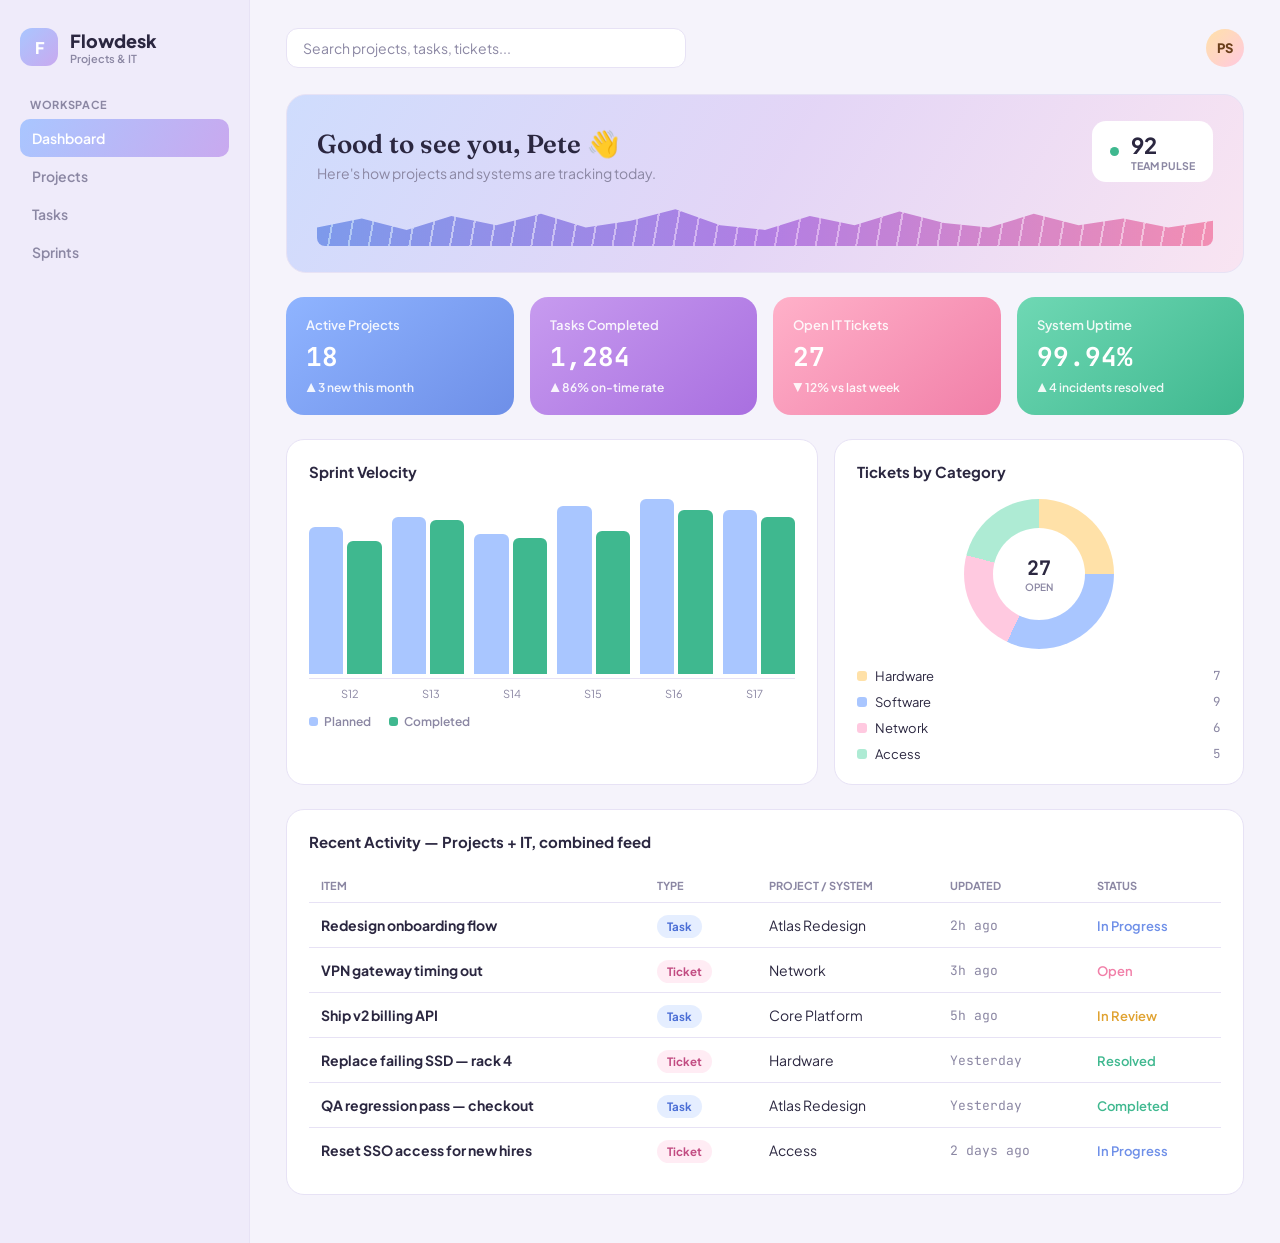
==== Final Assignemtn WEB/flowdesk-simple.html @ 11d59df9 "Add files via upload" ====
<!DOCTYPE html>
<html lang="en">
<head>
<meta charset="UTF-8">
<meta name="viewport" content="width=device-width, initial-scale=1.0">
<title>Flowdesk — Project &amp; IT Dashboard</title>
<link rel="preconnect" href="https://fonts.googleapis.com">
<link href="https://fonts.googleapis.com/css2?family=Fraunces:opsz,wght@9..144,600&family=Plus+Jakarta+Sans:wght@400;500;600;700;800&family=JetBrains+Mono:wght@400;600&display=swap" rel="stylesheet">
<link rel="stylesheet" href="Style.css">
</head>
<body>
<aside class="sidebar">
  <div class="brand">
    <div class="brand-mark">F</div>
    <div>
      <div class="brand-name">Flowdesk</div>
      <div class="brand-sub">Projects &amp; IT</div>
    </div>
  </div>

  <div class="nav-label">Workspace</div>
  <a class="nav-item active" href="flowdesk-simple.html">Dashboard</a>
  <a class="nav-item" href="project.html">Projects</a>
  <a class="nav-item" href="tasks.html">Tasks</a>
  <a class="nav-item" href="sprints.html">Sprints</a>
</aside>

<main>

  <div class="topbar">
    <div class="search">Search projects, tasks, tickets...</div>
    <div class="avatar">PS</div>
  </div>

  <section class="hero">
    <div class="hero-top">
      <div>
        <div class="hero-greeting">Good to see you, Pete 👋</div>
        <div class="hero-sub">Here's how projects and systems are tracking today.</div>
      </div>
      <div class="pulse-score">
        <div class="pulse-dot"></div>
        <div>
          <div class="num">92</div>
          <div class="label">Team Pulse</div>
        </div>
      </div>
    </div>
    <div class="pulse-wave"></div>
  </section>

  <section class="stats">
    <div class="stat-card c1">
      <div class="stat-label">Active Projects</div>
      <div class="stat-value">18</div>
      <div class="stat-delta">▲ 3 new this month</div>
    </div>
    <div class="stat-card c2">
      <div class="stat-label">Tasks Completed</div>
      <div class="stat-value">1,284</div>
      <div class="stat-delta">▲ 86% on-time rate</div>
    </div>
    <div class="stat-card c3">
      <div class="stat-label">Open IT Tickets</div>
      <div class="stat-value">27</div>
      <div class="stat-delta">▼ 12% vs last week</div>
    </div>
    <div class="stat-card c4">
      <div class="stat-label">System Uptime</div>
      <div class="stat-value">99.94%</div>
      <div class="stat-delta">▲ 4 incidents resolved</div>
    </div>
  </section>

  <section class="charts-row">

    <!-- Sprint velocity: plain CSS bar chart, heights set with inline style -->
    <div class="panel">
      <div class="panel-title">Sprint Velocity</div>
      <div class="bar-chart">
        <div class="bar-group"><div class="bar planned" style="height:84%"></div><div class="bar completed" style="height:76%"></div></div>
        <div class="bar-group"><div class="bar planned" style="height:90%"></div><div class="bar completed" style="height:88%"></div></div>
        <div class="bar-group"><div class="bar planned" style="height:80%"></div><div class="bar completed" style="height:78%"></div></div>
        <div class="bar-group"><div class="bar planned" style="height:96%"></div><div class="bar completed" style="height:82%"></div></div>
        <div class="bar-group"><div class="bar planned" style="height:100%"></div><div class="bar completed" style="height:94%"></div></div>
        <div class="bar-group"><div class="bar planned" style="height:94%"></div><div class="bar completed" style="height:90%"></div></div>
      </div>
      <div class="bar-labels">
        <span>S12</span><span>S13</span><span>S14</span><span>S15</span><span>S16</span><span>S17</span>
      </div>
      <div class="legend-row">
        <div class="legend-chip"><span class="sw" style="background:var(--blue-soft);"></span>Planned</div>
        <div class="legend-chip"><span class="sw" style="background:var(--mint);"></span>Completed</div>
      </div>
    </div>

    <!-- Tickets by category: plain CSS donut chart using conic-gradient -->
    <div class="panel">
      <div class="panel-title">Tickets by Category</div>
      <div class="donut">
        <div class="donut-center">
          <div class="num">27</div>
          <div class="lbl">OPEN</div>
        </div>
      </div>
      <div class="donut-legend">
        <div class="row"><span class="sw" style="background:var(--amber-soft);"></span><span class="name">Hardware</span><span class="count">7</span></div>
        <div class="row"><span class="sw" style="background:var(--blue-soft);"></span><span class="name">Software</span><span class="count">9</span></div>
        <div class="row"><span class="sw" style="background:var(--pink-soft);"></span><span class="name">Network</span><span class="count">6</span></div>
        <div class="row"><span class="sw" style="background:var(--mint-soft);"></span><span class="name">Access</span><span class="count">5</span></div>
      </div>
    </div>

  </section>

  <section class="panel">
    <div class="panel-title">Recent Activity — Projects + IT, combined feed</div>
    <table>
      <thead>
        <tr><th>Item</th><th>Type</th><th>Project / System</th><th>Updated</th><th>Status</th></tr>
      </thead>
      <tbody>
        <tr>
          <td class="item-name">Redesign onboarding flow</td>
          <td><span class="tag tag-task">Task</span></td>
          <td>Atlas Redesign</td>
          <td class="muted-cell">2h ago</td>
          <td><span class="status st-progress">In Progress</span></td>
        </tr>
        <tr>
          <td class="item-name">VPN gateway timing out</td>
          <td><span class="tag tag-ticket">Ticket</span></td>
          <td>Network</td>
          <td class="muted-cell">3h ago</td>
          <td><span class="status st-open">Open</span></td>
        </tr>
        <tr>
          <td class="item-name">Ship v2 billing API</td>
          <td><span class="tag tag-task">Task</span></td>
          <td>Core Platform</td>
          <td class="muted-cell">5h ago</td>
          <td><span class="status st-review">In Review</span></td>
        </tr>
        <tr>
          <td class="item-name">Replace failing SSD — rack 4</td>
          <td><span class="tag tag-ticket">Ticket</span></td>
          <td>Hardware</td>
          <td class="muted-cell">Yesterday</td>
          <td><span class="status st-done">Resolved</span></td>
        </tr>
        <tr>
          <td class="item-name">QA regression pass — checkout</td>
          <td><span class="tag tag-task">Task</span></td>
          <td>Atlas Redesign</td>
          <td class="muted-cell">Yesterday</td>
          <td><span class="status st-done">Completed</span></td>
        </tr>
        <tr>
          <td class="item-name">Reset SSO access for new hires</td>
          <td><span class="tag tag-ticket">Ticket</span></td>
          <td>Access</td>
          <td class="muted-cell">2 days ago</td>
          <td><span class="status st-progress">In Progress</span></td>
        </tr>
      </tbody>
    </table>
  </section>
</main>
</body>
</html>
---- Final Assignemtn WEB/Style.css ----
/* ============ COLOR PALETTE ============
     All colors are defined once here as variables,
     so the whole page can be re-themed by editing this list. */
  :root{
    --bg:        #F5F3FB;   /* page background, soft lilac-white */
    --bg-2:      #EFEBFA;   /* sidebar background, a touch deeper */
    --card:      #FFFFFF;   /* card background */
    --ink:       #2B2740;   /* main text color */
    --muted:     #8B87A3;   /* secondary text color */
    --line:      #E7E2F5;   /* borders / dividers */

    --blue:      #6E8FE8;
    --blue-soft: #A9C6FF;
    --purple:    #A96FE0;
    --purple-soft:#C9A9EF;
    --pink:      #F17FA8;
    --pink-soft: #FFC9E0;
    --mint:      #3FB88F;
    --mint-soft: #AEEBD4;
    --amber:     #E0A230;
    --amber-soft:#FFE1A8;
  }

  /* ============ RESET ============ */
  *{ box-sizing: border-box; margin: 0; padding: 0; }

  body{
    font-family: 'Plus Jakarta Sans', sans-serif;
    background: var(--bg);
    color: var(--ink);
    display: flex;
    min-height: 100vh;
  }

  .mono{ font-family: 'JetBrains Mono', monospace; }

  /* ============ SIDEBAR ============ */
  .sidebar{
    width: 250px;
    flex-shrink: 0;
    padding: 28px 20px;
    border-right: 1px solid var(--line);
    background: var(--bg-2);
  }

  .brand{
    display: flex;
    align-items: center;
    gap: 12px;
    margin-bottom: 32px;
  }

  .brand-mark{
    width: 38px;
    height: 38px;
    border-radius: 12px;
    background: linear-gradient(135deg, var(--blue-soft), var(--purple-soft));
    color: #fff;
    font-weight: 800;
    display: flex;
    align-items: center;
    justify-content: center;
  }

  .brand-name{ font-size: 18px; font-weight: 800; }
  .brand-sub{ font-size: 11px; color: var(--muted); font-weight: 600; }

  .nav-label{
    font-size: 11px;
    text-transform: uppercase;
    letter-spacing: 0.06em;
    color: var(--muted);
    font-weight: 700;
    margin: 20px 10px 8px;
  }
  .nav-label:first-of-type{ margin-top: 0; }

  .nav-item{
    display: flex;
    align-items: center;
    gap: 10px;
    padding: 10px 12px;
    border-radius: 10px;
    color: var(--muted);
    font-size: 14px;
    font-weight: 600;
    text-decoration: none;
  }

  .nav-item.active{
    background: linear-gradient(120deg, var(--blue-soft), var(--purple-soft));
    color: #fff;
  }

  .nav-item .badge{
    margin-left: auto;
    font-size: 11px;
    font-weight: 700;
    padding: 2px 8px;
    border-radius: 20px;
    background: var(--mint-soft);
    color: #1a5c46;
  }
  .nav-item.active .badge{
    background: rgba(255,255,255,0.35);
    color: #fff;
  }

  /* ============ MAIN LAYOUT ============ */
  main{
    flex: 1;
    padding: 28px 36px 48px;
    max-width: 1300px;
  }

  .topbar{
    display: flex;
    align-items: center;
    gap: 16px;
    margin-bottom: 26px;
  }

  .search{
    flex: 1;
    max-width: 400px;
    background: var(--card);
    border: 1px solid var(--line);
    border-radius: 12px;
    padding: 10px 16px;
    color: var(--muted);
    font-size: 14px;
  }

  .avatar{
    margin-left: auto;
    width: 38px;
    height: 38px;
    border-radius: 50%;
    background: linear-gradient(135deg, var(--amber-soft), var(--pink-soft));
    display: flex;
    align-items: center;
    justify-content: center;
    font-weight: 800;
    font-size: 13px;
    color: #6b3f1a;
  }

  /* ============ HERO / GREETING ============ */
  .hero{
    background: linear-gradient(120deg, rgba(169,198,255,0.5), rgba(201,169,239,0.4), rgba(255,201,224,0.35));
    border: 1px solid var(--line);
    border-radius: 20px;
    padding: 26px 30px;
    margin-bottom: 24px;
  }

  .hero-top{
    display: flex;
    align-items: flex-end;
    justify-content: space-between;
    gap: 20px;
    flex-wrap: wrap;
    margin-bottom: 18px;
  }

  .hero-greeting{
    font-family: 'Fraunces', serif;
    font-weight: 600;
    font-size: 26px;
  }

  .hero-sub{ color: var(--muted); font-size: 14px; margin-top: 4px; }

  .pulse-score{
    display: flex;
    align-items: center;
    gap: 12px;
    background: var(--card);
    border-radius: 14px;
    padding: 10px 18px;
  }

  .pulse-dot{
    width: 9px;
    height: 9px;
    border-radius: 50%;
    background: var(--mint);
    animation: beat 1.6s infinite;
  }

  @keyframes beat{
    0%, 100% { box-shadow: 0 0 0 4px rgba(63,184,143,0.25); }
    50%      { box-shadow: 0 0 0 8px rgba(63,184,143,0.1); }
  }

  .pulse-score .num{ font-size: 22px; font-weight: 700; }
  .pulse-score .label{ font-size: 10.5px; color: var(--muted); font-weight: 700; text-transform: uppercase; }

  /* A simple wavy line drawn with CSS gradients — this is our
     "signature" visual, standing in for the combined
     project + IT health signal. No JS or chart library needed. */
  .pulse-wave{
    height: 46px;
    border-radius: 8px;
    background:
      repeating-linear-gradient(100deg,
        transparent 0 18px,
        rgba(255,255,255,0.5) 18px 20px),
      linear-gradient(90deg, var(--blue), var(--purple), var(--pink));
    background-blend-mode: overlay;
    opacity: 0.85;
    clip-path: polygon(
      0% 60%, 5% 40%, 10% 65%, 15% 35%, 20% 55%, 25% 30%,
      30% 60%, 35% 45%, 40% 20%, 45% 55%, 50% 65%, 55% 35%,
      60% 55%, 65% 25%, 70% 50%, 75% 60%, 80% 30%, 85% 55%,
      90% 40%, 95% 60%, 100% 45%, 100% 100%, 0% 100%
    );
  }

  /* ============ STAT CARDS ============ */
  .stats{
    display: grid;
    grid-template-columns: repeat(4, 1fr);
    gap: 16px;
    margin-bottom: 24px;
  }

  .stat-card{
    border-radius: 18px;
    padding: 20px;
    color: #fff;
  }

  .stat-card.c1{ background: linear-gradient(140deg, #8FB4FF, var(--blue)); }
  .stat-card.c2{ background: linear-gradient(140deg, #C79BEF, var(--purple)); }
  .stat-card.c3{ background: linear-gradient(140deg, #FFB1C9, var(--pink)); }
  .stat-card.c4{ background: linear-gradient(140deg, #6FD8B4, var(--mint)); }

  .stat-label{ font-size: 13px; font-weight: 600; opacity: 0.9; margin-bottom: 6px; }
  .stat-value{ font-family: 'JetBrains Mono'; font-size: 26px; font-weight: 700; }
  .stat-delta{ font-size: 12px; opacity: 0.9; margin-top: 6px; font-weight: 600; }

  /* ============ PANELS (chart areas) ============ */
  .charts-row{
    display: grid;
    grid-template-columns: 1.3fr 1fr;
    gap: 16px;
    margin-bottom: 24px;
  }

  .panel{
    background: var(--card);
    border: 1px solid var(--line);
    border-radius: 18px;
    padding: 22px;
  }

  .panel-title{
    font-weight: 700;
    font-size: 15px;
    margin-bottom: 18px;
  }

  /* --- Sprint velocity: a simple CSS bar chart ---
     Each sprint is a column with two bars (planned / completed).
     Bar heights are just percentage values set directly in the HTML. */
  .bar-chart{
    display: flex;
    align-items: flex-end;
    justify-content: space-between;
    height: 180px;
    gap: 10px;
    border-bottom: 1px solid var(--line);
    padding-bottom: 4px;
  }

  .bar-group{
    display: flex;
    align-items: flex-end;
    gap: 4px;
    flex: 1;
    height: 100%;
  }

  .bar{
    flex: 1;
    border-radius: 6px 6px 0 0;
  }

  .bar.planned{ background: var(--blue-soft); }
  .bar.completed{ background: var(--mint); }

  .bar-labels{
    display: flex;
    justify-content: space-between;
    margin-top: 8px;
  }

  .bar-labels span{
    flex: 1;
    text-align: center;
    font-size: 11px;
    color: var(--muted);
  }

  .legend-row{
    display: flex;
    gap: 18px;
    margin-top: 14px;
  }

  .legend-chip{
    font-size: 12px;
    color: var(--muted);
    font-weight: 600;
    display: flex;
    align-items: center;
    gap: 6px;
  }

  .legend-chip .sw{ width: 9px; height: 9px; border-radius: 3px; }

  /* --- Tickets by category: a simple CSS donut chart ---
     Built with conic-gradient, no chart library required. */
  .donut{
    width: 150px;
    height: 150px;
    border-radius: 50%;
    margin: 0 auto 18px;
    background: conic-gradient(
      var(--amber-soft)   0%   25%,
      var(--blue-soft)    25%  57%,
      var(--pink-soft)    57%  79%,
      var(--mint-soft)    79%  100%
    );
    display: flex;
    align-items: center;
    justify-content: center;
  }

  .donut-center{
    width: 92px;
    height: 92px;
    border-radius: 50%;
    background: var(--card);
    display: flex;
    flex-direction: column;
    align-items: center;
    justify-content: center;
  }

  .donut-center .num{ font-family: 'JetBrains Mono'; font-size: 20px; font-weight: 700; }
  .donut-center .lbl{ font-size: 10px; color: var(--muted); font-weight: 600; }

  .donut-legend{
    display: flex;
    flex-direction: column;
    gap: 9px;
  }

  .donut-legend .row{
    display: flex;
    align-items: center;
    gap: 8px;
    font-size: 13px;
  }

  .donut-legend .sw{ width: 10px; height: 10px; border-radius: 3px; flex-shrink: 0; }
  .donut-legend .name{ flex: 1; }
  .donut-legend .count{ font-family: 'JetBrains Mono'; color: var(--muted); font-size: 12.5px; }

  /* ============ ACTIVITY TABLE ============ */
  table{ width: 100%; border-collapse: collapse; }

  thead th{
    text-align: left;
    font-size: 11px;
    text-transform: uppercase;
    color: var(--muted);
    font-weight: 700;
    padding: 10px 12px;
    border-bottom: 1px solid var(--line);
  }

  tbody td{
    padding: 13px 12px;
    font-size: 14px;
    border-bottom: 1px solid var(--line);
  }

  tbody tr:last-child td{ border-bottom: none; }

  .item-name{ font-weight: 700; }

  .tag{
    font-size: 11.5px;
    font-weight: 700;
    padding: 4px 10px;
    border-radius: 20px;
  }

  .tag-task{ background: rgba(169,198,255,0.3); color: #4C6FD6; }
  .tag-ticket{ background: rgba(255,201,224,0.35); color: #C24C82; }

  .status{ font-size: 13px; font-weight: 600; }
  .st-done{ color: var(--mint); }
  .st-progress{ color: var(--blue); }
  .st-open{ color: var(--pink); }
  .st-review{ color: var(--amber); }

  .muted-cell{ color: var(--muted); font-family: 'JetBrains Mono'; font-size: 13px; }

  /* ============ RESPONSIVE ============ */
  @media (max-width: 1000px){
    .charts-row{ grid-template-columns: 1fr; }
    .stats{ grid-template-columns: repeat(2, 1fr); }
  }
  @media (max-width: 700px){
    .sidebar{ display: none; }
    main{ padding: 20px; }
    .stats{ grid-template-columns: 1fr; }
  }
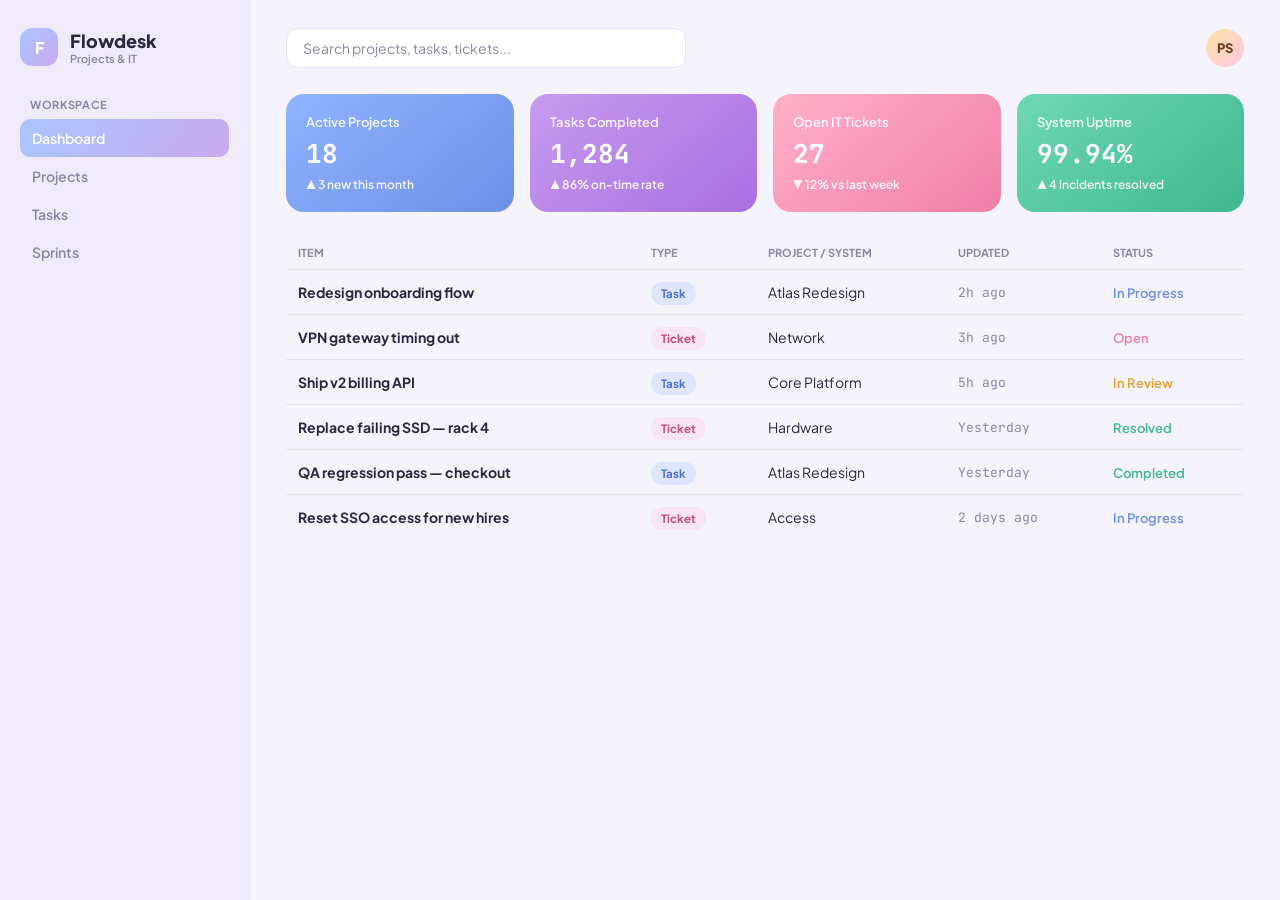
==== commit 956c23d7: "Add files via upload" ====
--- a/Final Assignemtn WEB/flowdesk-simple.html
+++ b/Final Assignemtn WEB/flowdesk-simple.html
@@ -32,22 +32,6 @@
     <div class="avatar">PS</div>
   </div>
 
-  <section class="hero">
-    <div class="hero-top">
-      <div>
-        <div class="hero-greeting">Good to see you, Pete 👋</div>
-        <div class="hero-sub">Here's how projects and systems are tracking today.</div>
-      </div>
-      <div class="pulse-score">
-        <div class="pulse-dot"></div>
-        <div>
-          <div class="num">92</div>
-          <div class="label">Team Pulse</div>
-        </div>
-      </div>
-    </div>
-    <div class="pulse-wave"></div>
-  </section>
 
   <section class="stats">
     <div class="stat-card c1">
@@ -72,49 +56,7 @@
     </div>
   </section>
 
-  <section class="charts-row">
-
-    <!-- Sprint velocity: plain CSS bar chart, heights set with inline style -->
-    <div class="panel">
-      <div class="panel-title">Sprint Velocity</div>
-      <div class="bar-chart">
-        <div class="bar-group"><div class="bar planned" style="height:84%"></div><div class="bar completed" style="height:76%"></div></div>
-        <div class="bar-group"><div class="bar planned" style="height:90%"></div><div class="bar completed" style="height:88%"></div></div>
-        <div class="bar-group"><div class="bar planned" style="height:80%"></div><div class="bar completed" style="height:78%"></div></div>
-        <div class="bar-group"><div class="bar planned" style="height:96%"></div><div class="bar completed" style="height:82%"></div></div>
-        <div class="bar-group"><div class="bar planned" style="height:100%"></div><div class="bar completed" style="height:94%"></div></div>
-        <div class="bar-group"><div class="bar planned" style="height:94%"></div><div class="bar completed" style="height:90%"></div></div>
-      </div>
-      <div class="bar-labels">
-        <span>S12</span><span>S13</span><span>S14</span><span>S15</span><span>S16</span><span>S17</span>
-      </div>
-      <div class="legend-row">
-        <div class="legend-chip"><span class="sw" style="background:var(--blue-soft);"></span>Planned</div>
-        <div class="legend-chip"><span class="sw" style="background:var(--mint);"></span>Completed</div>
-      </div>
-    </div>
-
-    <!-- Tickets by category: plain CSS donut chart using conic-gradient -->
-    <div class="panel">
-      <div class="panel-title">Tickets by Category</div>
-      <div class="donut">
-        <div class="donut-center">
-          <div class="num">27</div>
-          <div class="lbl">OPEN</div>
-        </div>
-      </div>
-      <div class="donut-legend">
-        <div class="row"><span class="sw" style="background:var(--amber-soft);"></span><span class="name">Hardware</span><span class="count">7</span></div>
-        <div class="row"><span class="sw" style="background:var(--blue-soft);"></span><span class="name">Software</span><span class="count">9</span></div>
-        <div class="row"><span class="sw" style="background:var(--pink-soft);"></span><span class="name">Network</span><span class="count">6</span></div>
-        <div class="row"><span class="sw" style="background:var(--mint-soft);"></span><span class="name">Access</span><span class="count">5</span></div>
-      </div>
-    </div>
-
-  </section>
-
   <section class="panel">
-    <div class="panel-title">Recent Activity — Projects + IT, combined feed</div>
     <table>
       <thead>
         <tr><th>Item</th><th>Type</th><th>Project / System</th><th>Updated</th><th>Status</th></tr>
--- a/Final Assignemtn WEB/Style.css
+++ b/Final Assignemtn WEB/Style.css
@@ -145,79 +145,6 @@
     font-size: 13px;
     color: #6b3f1a;
   }
-
-  /* ============ HERO / GREETING ============ */
-  .hero{
-    background: linear-gradient(120deg, rgba(169,198,255,0.5), rgba(201,169,239,0.4), rgba(255,201,224,0.35));
-    border: 1px solid var(--line);
-    border-radius: 20px;
-    padding: 26px 30px;
-    margin-bottom: 24px;
-  }
-
-  .hero-top{
-    display: flex;
-    align-items: flex-end;
-    justify-content: space-between;
-    gap: 20px;
-    flex-wrap: wrap;
-    margin-bottom: 18px;
-  }
-
-  .hero-greeting{
-    font-family: 'Fraunces', serif;
-    font-weight: 600;
-    font-size: 26px;
-  }
-
-  .hero-sub{ color: var(--muted); font-size: 14px; margin-top: 4px; }
-
-  .pulse-score{
-    display: flex;
-    align-items: center;
-    gap: 12px;
-    background: var(--card);
-    border-radius: 14px;
-    padding: 10px 18px;
-  }
-
-  .pulse-dot{
-    width: 9px;
-    height: 9px;
-    border-radius: 50%;
-    background: var(--mint);
-    animation: beat 1.6s infinite;
-  }
-
-  @keyframes beat{
-    0%, 100% { box-shadow: 0 0 0 4px rgba(63,184,143,0.25); }
-    50%      { box-shadow: 0 0 0 8px rgba(63,184,143,0.1); }
-  }
-
-  .pulse-score .num{ font-size: 22px; font-weight: 700; }
-  .pulse-score .label{ font-size: 10.5px; color: var(--muted); font-weight: 700; text-transform: uppercase; }
-
-  /* A simple wavy line drawn with CSS gradients — this is our
-     "signature" visual, standing in for the combined
-     project + IT health signal. No JS or chart library needed. */
-  .pulse-wave{
-    height: 46px;
-    border-radius: 8px;
-    background:
-      repeating-linear-gradient(100deg,
-        transparent 0 18px,
-        rgba(255,255,255,0.5) 18px 20px),
-      linear-gradient(90deg, var(--blue), var(--purple), var(--pink));
-    background-blend-mode: overlay;
-    opacity: 0.85;
-    clip-path: polygon(
-      0% 60%, 5% 40%, 10% 65%, 15% 35%, 20% 55%, 25% 30%,
-      30% 60%, 35% 45%, 40% 20%, 45% 55%, 50% 65%, 55% 35%,
-      60% 55%, 65% 25%, 70% 50%, 75% 60%, 80% 30%, 85% 55%,
-      90% 40%, 95% 60%, 100% 45%, 100% 100%, 0% 100%
-    );
-  }
-
   /* ============ STAT CARDS ============ */
   .stats{
     display: grid;
@@ -241,134 +168,6 @@
   .stat-value{ font-family: 'JetBrains Mono'; font-size: 26px; font-weight: 700; }
   .stat-delta{ font-size: 12px; opacity: 0.9; margin-top: 6px; font-weight: 600; }
 
-  /* ============ PANELS (chart areas) ============ */
-  .charts-row{
-    display: grid;
-    grid-template-columns: 1.3fr 1fr;
-    gap: 16px;
-    margin-bottom: 24px;
-  }
-
-  .panel{
-    background: var(--card);
-    border: 1px solid var(--line);
-    border-radius: 18px;
-    padding: 22px;
-  }
-
-  .panel-title{
-    font-weight: 700;
-    font-size: 15px;
-    margin-bottom: 18px;
-  }
-
-  /* --- Sprint velocity: a simple CSS bar chart ---
-     Each sprint is a column with two bars (planned / completed).
-     Bar heights are just percentage values set directly in the HTML. */
-  .bar-chart{
-    display: flex;
-    align-items: flex-end;
-    justify-content: space-between;
-    height: 180px;
-    gap: 10px;
-    border-bottom: 1px solid var(--line);
-    padding-bottom: 4px;
-  }
-
-  .bar-group{
-    display: flex;
-    align-items: flex-end;
-    gap: 4px;
-    flex: 1;
-    height: 100%;
-  }
-
-  .bar{
-    flex: 1;
-    border-radius: 6px 6px 0 0;
-  }
-
-  .bar.planned{ background: var(--blue-soft); }
-  .bar.completed{ background: var(--mint); }
-
-  .bar-labels{
-    display: flex;
-    justify-content: space-between;
-    margin-top: 8px;
-  }
-
-  .bar-labels span{
-    flex: 1;
-    text-align: center;
-    font-size: 11px;
-    color: var(--muted);
-  }
-
-  .legend-row{
-    display: flex;
-    gap: 18px;
-    margin-top: 14px;
-  }
-
-  .legend-chip{
-    font-size: 12px;
-    color: var(--muted);
-    font-weight: 600;
-    display: flex;
-    align-items: center;
-    gap: 6px;
-  }
-
-  .legend-chip .sw{ width: 9px; height: 9px; border-radius: 3px; }
-
-  /* --- Tickets by category: a simple CSS donut chart ---
-     Built with conic-gradient, no chart library required. */
-  .donut{
-    width: 150px;
-    height: 150px;
-    border-radius: 50%;
-    margin: 0 auto 18px;
-    background: conic-gradient(
-      var(--amber-soft)   0%   25%,
-      var(--blue-soft)    25%  57%,
-      var(--pink-soft)    57%  79%,
-      var(--mint-soft)    79%  100%
-    );
-    display: flex;
-    align-items: center;
-    justify-content: center;
-  }
-
-  .donut-center{
-    width: 92px;
-    height: 92px;
-    border-radius: 50%;
-    background: var(--card);
-    display: flex;
-    flex-direction: column;
-    align-items: center;
-    justify-content: center;
-  }
-
-  .donut-center .num{ font-family: 'JetBrains Mono'; font-size: 20px; font-weight: 700; }
-  .donut-center .lbl{ font-size: 10px; color: var(--muted); font-weight: 600; }
-
-  .donut-legend{
-    display: flex;
-    flex-direction: column;
-    gap: 9px;
-  }
-
-  .donut-legend .row{
-    display: flex;
-    align-items: center;
-    gap: 8px;
-    font-size: 13px;
-  }
-
-  .donut-legend .sw{ width: 10px; height: 10px; border-radius: 3px; flex-shrink: 0; }
-  .donut-legend .name{ flex: 1; }
-  .donut-legend .count{ font-family: 'JetBrains Mono'; color: var(--muted); font-size: 12.5px; }
 
   /* ============ ACTIVITY TABLE ============ */
   table{ width: 100%; border-collapse: collapse; }
@@ -411,13 +210,3 @@
 
   .muted-cell{ color: var(--muted); font-family: 'JetBrains Mono'; font-size: 13px; }
 
-  /* ============ RESPONSIVE ============ */
-  @media (max-width: 1000px){
-    .charts-row{ grid-template-columns: 1fr; }
-    .stats{ grid-template-columns: repeat(2, 1fr); }
-  }
-  @media (max-width: 700px){
-    .sidebar{ display: none; }
-    main{ padding: 20px; }
-    .stats{ grid-template-columns: 1fr; }
-  }
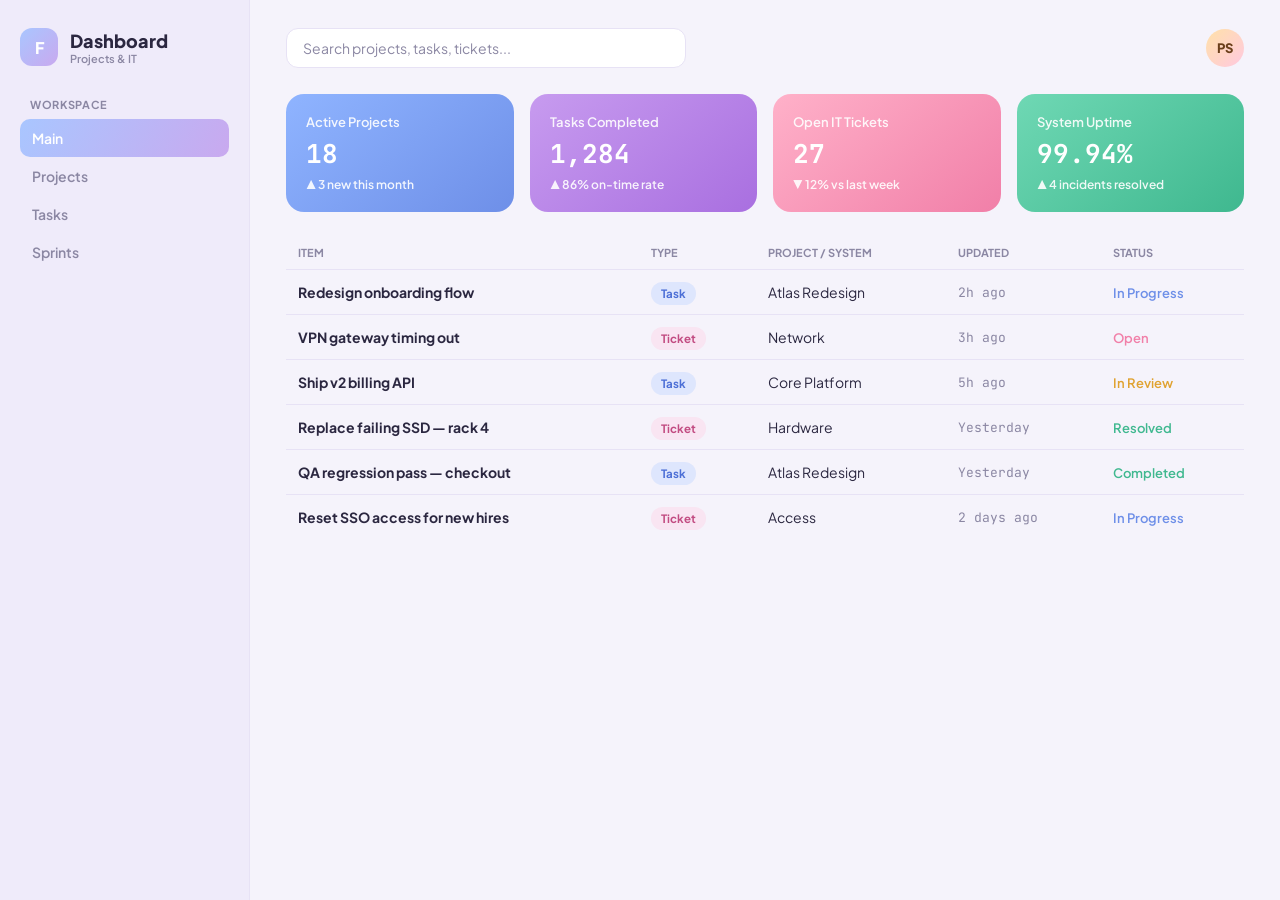
==== commit a15c7b90: "Add files via upload" ====
--- a/Final Assignemtn WEB/flowdesk-simple.html
+++ b/Final Assignemtn WEB/flowdesk-simple.html
@@ -13,13 +13,13 @@
   <div class="brand">
     <div class="brand-mark">F</div>
     <div>
-      <div class="brand-name">Flowdesk</div>
+      <div class="brand-name">Dashboard</div>
       <div class="brand-sub">Projects &amp; IT</div>
     </div>
   </div>
 
   <div class="nav-label">Workspace</div>
-  <a class="nav-item active" href="flowdesk-simple.html">Dashboard</a>
+  <a class="nav-item active" href="flowdesk-simple.html">Main</a>
   <a class="nav-item" href="project.html">Projects</a>
   <a class="nav-item" href="tasks.html">Tasks</a>
   <a class="nav-item" href="sprints.html">Sprints</a>
